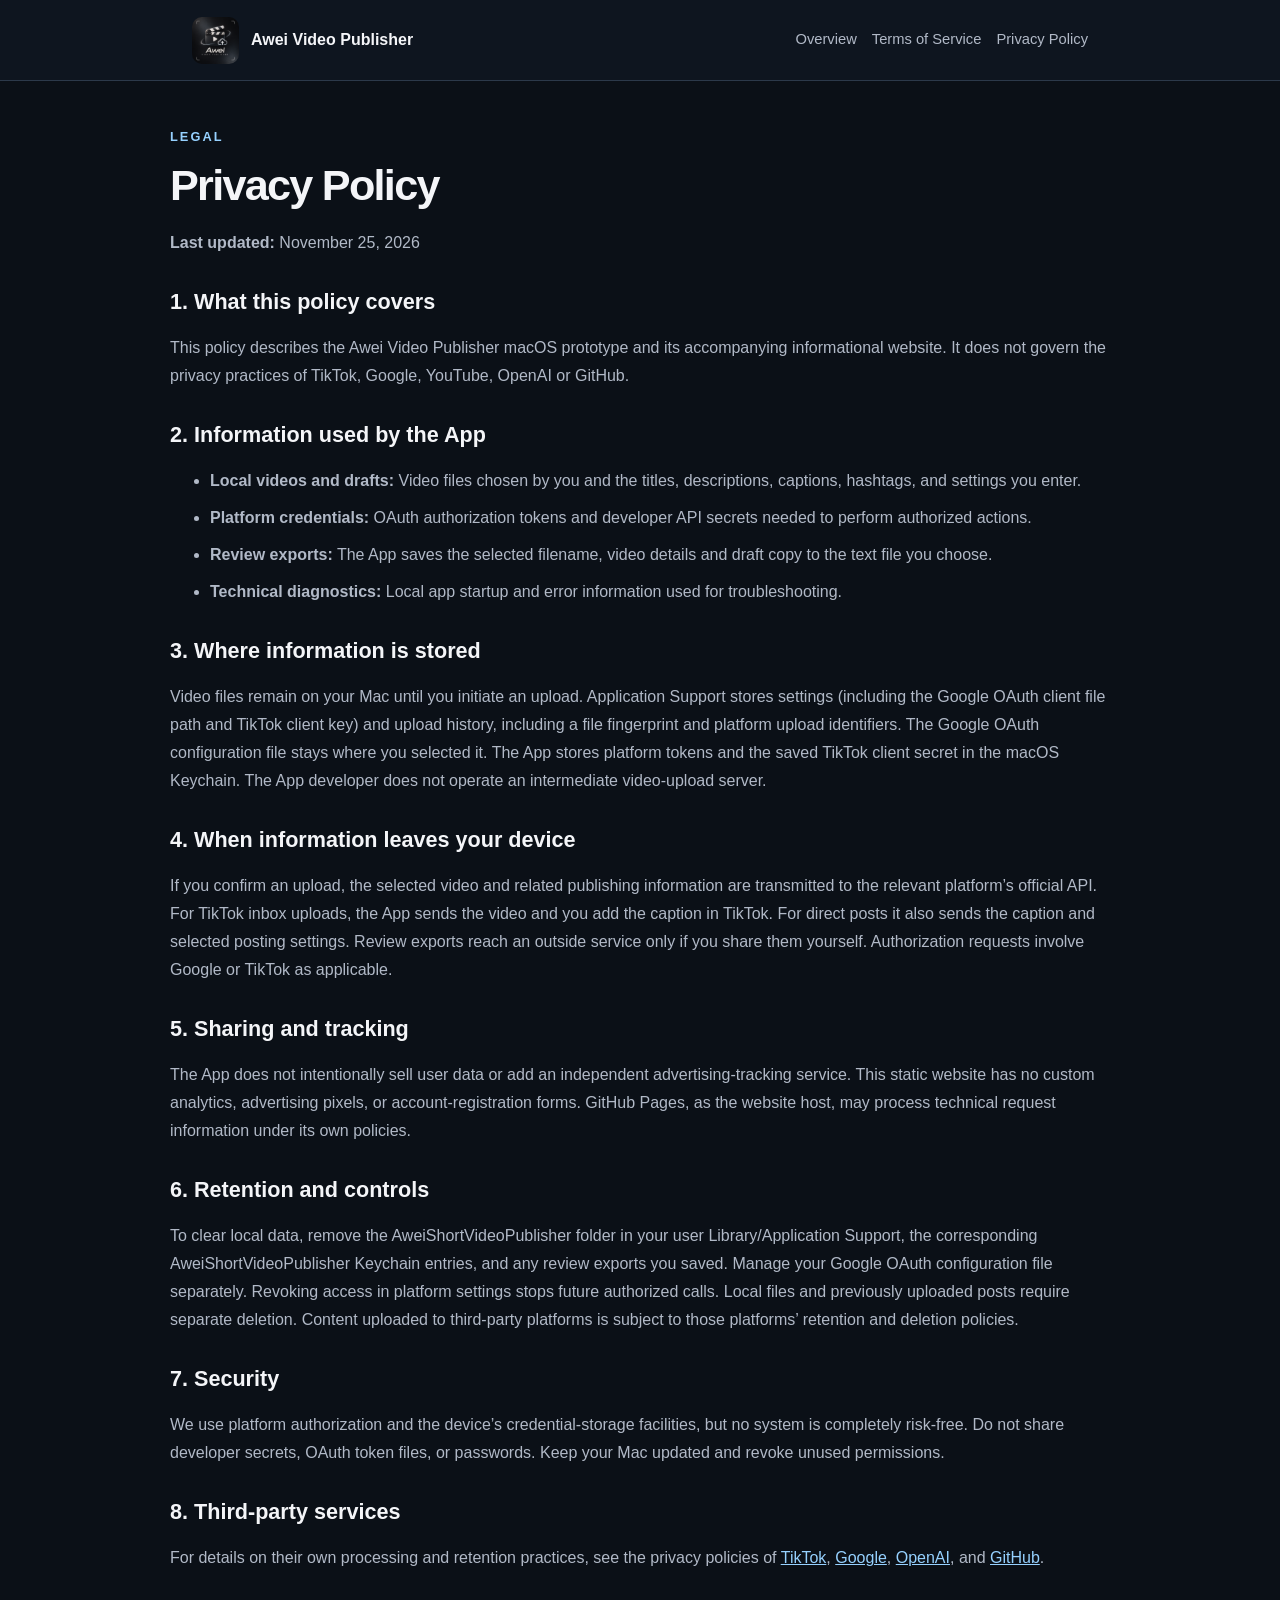
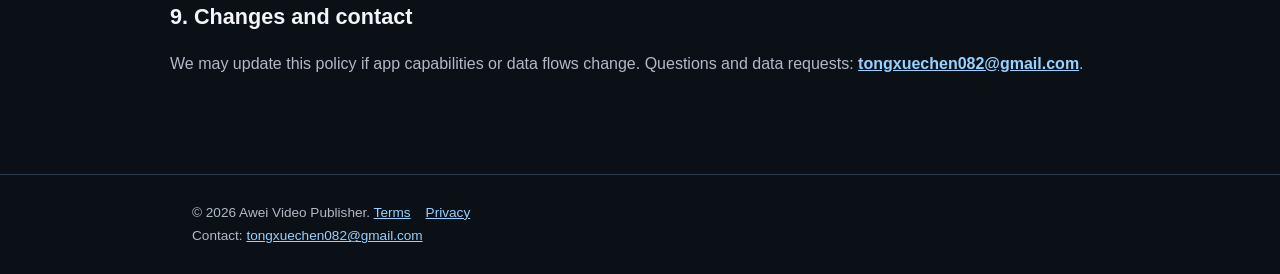
==== privacy.html @ 95f36ce0 "Add files via upload" ====
<!doctype html><html lang="en"><head><meta charset="utf-8"><meta name="viewport" content="width=device-width, initial-scale=1"><meta name="robots" content="index,follow"><title>Privacy Policy | Awei Video Publisher</title><link rel="icon" href="app-icon.png"><link rel="stylesheet" href="style.css"></head><body><header class="mast"><div class="wrap nav"><a class="brand" href="index.html"><img src="app-icon.png" alt="Awei Video Publisher icon"><span>Awei Video Publisher</span></a><nav class="links" aria-label="Main navigation"><a href="index.html">Overview</a><a href="terms.html">Terms of Service</a><a href="privacy.html">Privacy Policy</a></nav></div></header><main class="wrap legal"><div class="eyebrow">Legal</div><h1>Privacy Policy</h1><p><strong>Last updated:</strong> November 25, 2026</p><h2>1. What this policy covers</h2><p>This policy describes the Awei Video Publisher macOS prototype and its accompanying informational website. It does not govern the privacy practices of TikTok, Google, YouTube, OpenAI or GitHub.</p><h2>2. Information used by the App</h2><ul><li><strong>Local videos and drafts:</strong> Video files chosen by you and the titles, descriptions, captions, hashtags, and settings you enter.</li><li><strong>Platform credentials:</strong> OAuth authorization tokens and developer API secrets needed to perform authorized actions.</li><li><strong>Review exports:</strong> The App saves the selected filename, video details and draft copy to the text file you choose.</li><li><strong>Technical diagnostics:</strong> Local app startup and error information used for troubleshooting.</li></ul><h2>3. Where information is stored</h2><p>Video files remain on your Mac until you initiate an upload. Application Support stores settings (including the Google OAuth client file path and TikTok client key) and upload history, including a file fingerprint and platform upload identifiers. The Google OAuth configuration file stays where you selected it. The App stores platform tokens and the saved TikTok client secret in the macOS Keychain. The App developer does not operate an intermediate video-upload server.</p><h2>4. When information leaves your device</h2><p>If you confirm an upload, the selected video and related publishing information are transmitted to the relevant platform’s official API. For TikTok inbox uploads, the App sends the video and you add the caption in TikTok. For direct posts it also sends the caption and selected posting settings. Review exports reach an outside service only if you share them yourself. Authorization requests involve Google or TikTok as applicable.</p><h2>5. Sharing and tracking</h2><p>The App does not intentionally sell user data or add an independent advertising-tracking service. This static website has no custom analytics, advertising pixels, or account-registration forms. GitHub Pages, as the website host, may process technical request information under its own policies.</p><h2>6. Retention and controls</h2><p>To clear local data, remove the AweiShortVideoPublisher folder in your user Library/Application Support, the corresponding AweiShortVideoPublisher Keychain entries, and any review exports you saved. Manage your Google OAuth configuration file separately. Revoking access in platform settings stops future authorized calls. Local files and previously uploaded posts require separate deletion. Content uploaded to third-party platforms is subject to those platforms’ retention and deletion policies.</p><h2>7. Security</h2><p>We use platform authorization and the device’s credential-storage facilities, but no system is completely risk-free. Do not share developer secrets, OAuth token files, or passwords. Keep your Mac updated and revoke unused permissions.</p><h2>8. Third-party services</h2><p>For details on their own processing and retention practices, see the privacy policies of <a href="https://www.tiktok.com/legal/page/row/privacy-policy/en" rel="noopener noreferrer">TikTok</a>, <a href="https://policies.google.com/privacy" rel="noopener noreferrer">Google</a>, <a href="https://openai.com/policies/privacy-policy/" rel="noopener noreferrer">OpenAI</a>, and <a href="https://docs.github.com/en/site-policy/privacy-policies/github-general-privacy-statement" rel="noopener noreferrer">GitHub</a>.</p><h2>9. Changes and contact</h2><p>We may update this policy if app capabilities or data flows change. Questions and data requests: <strong><a href="mailto:tongxuechen082@gmail.com">tongxuechen082@gmail.com</a></strong>.</p></main><footer><div class="wrap">© 2026 Awei Video Publisher. <a href="terms.html">Terms</a><a href="privacy.html">Privacy</a><div>Contact: <a href="mailto:tongxuechen082@gmail.com">tongxuechen082@gmail.com</a></div></div></footer></body></html>
---- style.css ----
:root{color-scheme:dark;--bg:#0b1017;--panel:#131b25;--fg:#f4f5f8;--muted:#b1b9c7;--border:#2c394a;--accent:#96d1ff}
*{box-sizing:border-box}html{scroll-behavior:smooth}body{margin:0;background:var(--bg);color:var(--fg);font-family:-apple-system,BlinkMacSystemFont,"Segoe UI","Noto Sans TC",sans-serif;line-height:1.75}
a{color:var(--accent)}.wrap{max-width:940px;padding:0 22px;margin:0 auto}.mast{border-bottom:1px solid var(--border);background:#0e151f}.nav{min-height:80px;display:flex;justify-content:space-between;align-items:center;gap:24px;flex-wrap:wrap}.brand{display:flex;align-items:center;gap:12px;color:var(--fg);font-weight:750;text-decoration:none}.brand img{width:47px;height:47px;border-radius:10px}.links{display:flex;flex-wrap:wrap;gap:15px}.links a{text-decoration:none;color:var(--muted);font-size:.92rem}.links a:hover{color:white}.hero{padding:66px 0 32px}.eyebrow{color:var(--accent);font-weight:700;font-size:.8rem;letter-spacing:.16em;text-transform:uppercase}h1{font-size:clamp(2.1rem,5vw,3.4rem);line-height:1.17;letter-spacing:-.04em;margin:12px 0 18px}h2{font-size:1.35rem;margin-top:30px;line-height:1.35}h3{font-size:1.03rem}.lede{font-size:1.1rem;max-width:750px;color:var(--muted)}.note{margin:20px 0;padding:18px 20px;border:1px solid var(--border);background:#101a24;border-radius:14px}.note strong{color:#fff}.cards{display:grid;grid-template-columns:repeat(auto-fit,minmax(215px,1fr));gap:16px;margin:25px 0 45px}.card{border:1px solid var(--border);background:var(--panel);padding:23px;border-radius:16px}.card p,.legal p,.legal li{color:var(--muted)}.legal{padding:45px 0 80px}.legal h1{font-size:2.7rem}.legal li{margin:9px 0}footer{border-top:1px solid var(--border);padding:26px 0;color:var(--muted);font-size:.85rem}footer a{margin-right:15px}.warning{background:#2b261b;border:1px solid #82623b;border-radius:12px;padding:12px 16px;color:#ffe5b5}kbd{font-family:monospace;background:#222b37;border-radius:4px;padding:2px 5px}::selection{background:#244e6a;color:white}@media(max-width:600px){.nav{padding:14px 0}.hero{padding:44px 0 20px}}
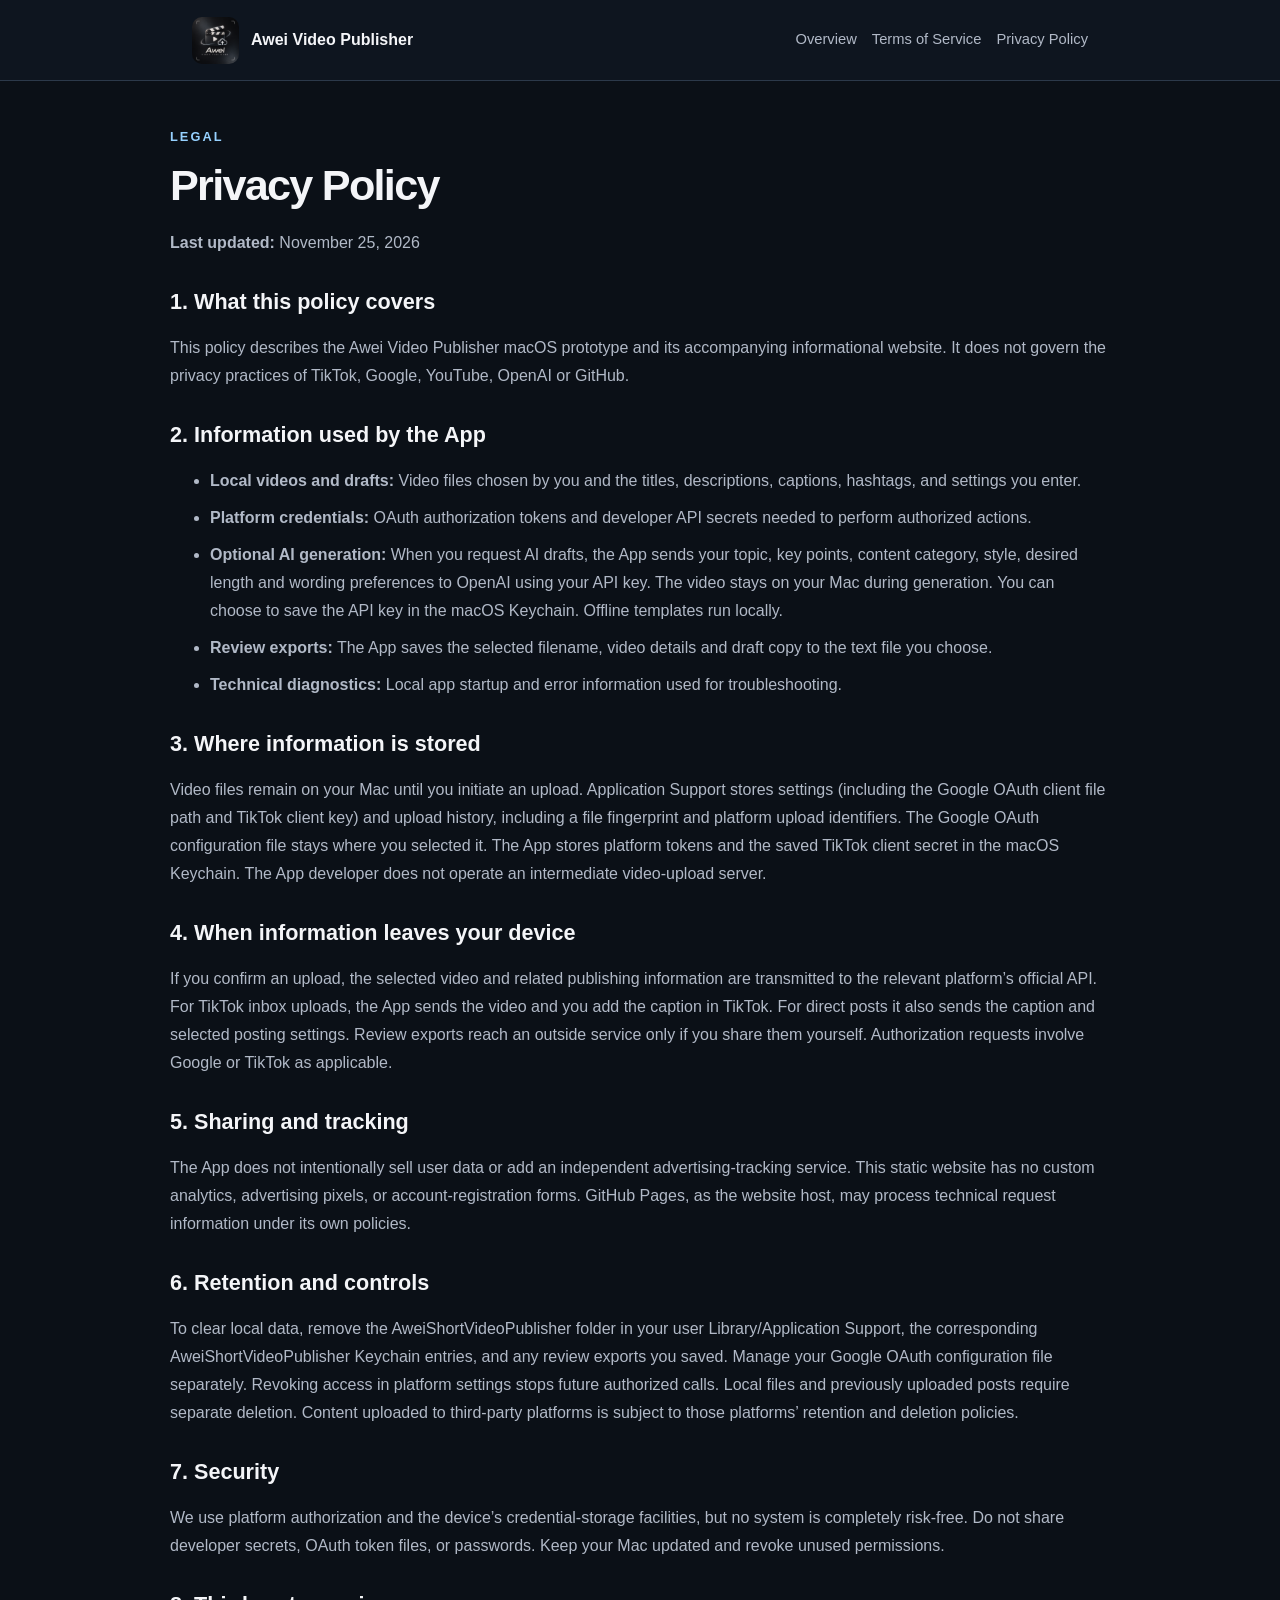
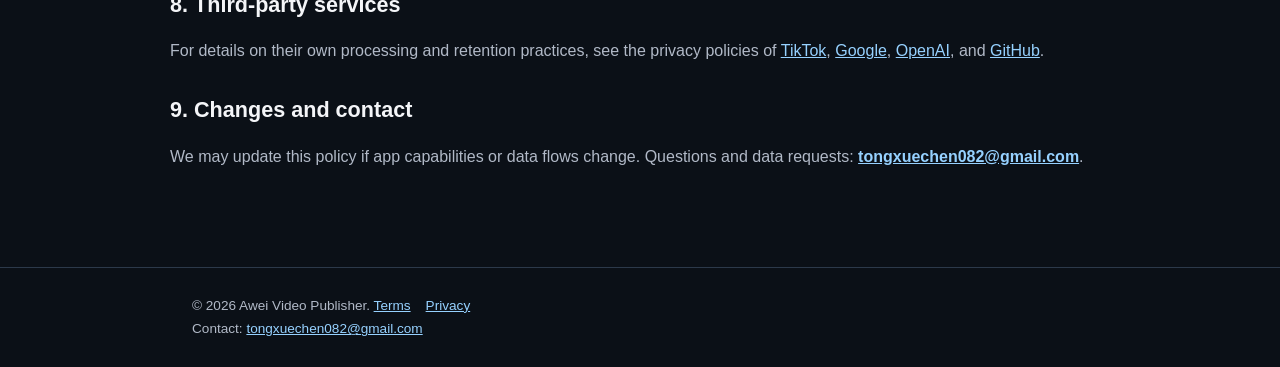
==== commit 8c491a59: "Update website and policies for version 0.3" ====
--- a/privacy.html
+++ b/privacy.html
@@ -1 +1 @@
-<!doctype html><html lang="en"><head><meta charset="utf-8"><meta name="viewport" content="width=device-width, initial-scale=1"><meta name="robots" content="index,follow"><title>Privacy Policy | Awei Video Publisher</title><link rel="icon" href="app-icon.png"><link rel="stylesheet" href="style.css"></head><body><header class="mast"><div class="wrap nav"><a class="brand" href="index.html"><img src="app-icon.png" alt="Awei Video Publisher icon"><span>Awei Video Publisher</span></a><nav class="links" aria-label="Main navigation"><a href="index.html">Overview</a><a href="terms.html">Terms of Service</a><a href="privacy.html">Privacy Policy</a></nav></div></header><main class="wrap legal"><div class="eyebrow">Legal</div><h1>Privacy Policy</h1><p><strong>Last updated:</strong> November 25, 2026</p><h2>1. What this policy covers</h2><p>This policy describes the Awei Video Publisher macOS prototype and its accompanying informational website. It does not govern the privacy practices of TikTok, Google, YouTube, OpenAI or GitHub.</p><h2>2. Information used by the App</h2><ul><li><strong>Local videos and drafts:</strong> Video files chosen by you and the titles, descriptions, captions, hashtags, and settings you enter.</li><li><strong>Platform credentials:</strong> OAuth authorization tokens and developer API secrets needed to perform authorized actions.</li><li><strong>Review exports:</strong> The App saves the selected filename, video details and draft copy to the text file you choose.</li><li><strong>Technical diagnostics:</strong> Local app startup and error information used for troubleshooting.</li></ul><h2>3. Where information is stored</h2><p>Video files remain on your Mac until you initiate an upload. Application Support stores settings (including the Google OAuth client file path and TikTok client key) and upload history, including a file fingerprint and platform upload identifiers. The Google OAuth configuration file stays where you selected it. The App stores platform tokens and the saved TikTok client secret in the macOS Keychain. The App developer does not operate an intermediate video-upload server.</p><h2>4. When information leaves your device</h2><p>If you confirm an upload, the selected video and related publishing information are transmitted to the relevant platform’s official API. For TikTok inbox uploads, the App sends the video and you add the caption in TikTok. For direct posts it also sends the caption and selected posting settings. Review exports reach an outside service only if you share them yourself. Authorization requests involve Google or TikTok as applicable.</p><h2>5. Sharing and tracking</h2><p>The App does not intentionally sell user data or add an independent advertising-tracking service. This static website has no custom analytics, advertising pixels, or account-registration forms. GitHub Pages, as the website host, may process technical request information under its own policies.</p><h2>6. Retention and controls</h2><p>To clear local data, remove the AweiShortVideoPublisher folder in your user Library/Application Support, the corresponding AweiShortVideoPublisher Keychain entries, and any review exports you saved. Manage your Google OAuth configuration file separately. Revoking access in platform settings stops future authorized calls. Local files and previously uploaded posts require separate deletion. Content uploaded to third-party platforms is subject to those platforms’ retention and deletion policies.</p><h2>7. Security</h2><p>We use platform authorization and the device’s credential-storage facilities, but no system is completely risk-free. Do not share developer secrets, OAuth token files, or passwords. Keep your Mac updated and revoke unused permissions.</p><h2>8. Third-party services</h2><p>For details on their own processing and retention practices, see the privacy policies of <a href="https://www.tiktok.com/legal/page/row/privacy-policy/en" rel="noopener noreferrer">TikTok</a>, <a href="https://policies.google.com/privacy" rel="noopener noreferrer">Google</a>, <a href="https://openai.com/policies/privacy-policy/" rel="noopener noreferrer">OpenAI</a>, and <a href="https://docs.github.com/en/site-policy/privacy-policies/github-general-privacy-statement" rel="noopener noreferrer">GitHub</a>.</p><h2>9. Changes and contact</h2><p>We may update this policy if app capabilities or data flows change. Questions and data requests: <strong><a href="mailto:tongxuechen082@gmail.com">tongxuechen082@gmail.com</a></strong>.</p></main><footer><div class="wrap">© 2026 Awei Video Publisher. <a href="terms.html">Terms</a><a href="privacy.html">Privacy</a><div>Contact: <a href="mailto:tongxuechen082@gmail.com">tongxuechen082@gmail.com</a></div></div></footer></body></html>+<!doctype html><html lang="en"><head><meta charset="utf-8"><meta name="viewport" content="width=device-width, initial-scale=1"><meta name="robots" content="index,follow"><title>Privacy Policy | Awei Video Publisher</title><link rel="icon" href="app-icon.png"><link rel="stylesheet" href="style.css"></head><body><header class="mast"><div class="wrap nav"><a class="brand" href="index.html"><img src="app-icon.png" alt="Awei Video Publisher icon"><span>Awei Video Publisher</span></a><nav class="links" aria-label="Main navigation"><a href="index.html">Overview</a><a href="terms.html">Terms of Service</a><a href="privacy.html">Privacy Policy</a></nav></div></header><main class="wrap legal"><div class="eyebrow">Legal</div><h1>Privacy Policy</h1><p><strong>Last updated:</strong> November 25, 2026</p><h2>1. What this policy covers</h2><p>This policy describes the Awei Video Publisher macOS prototype and its accompanying informational website. It does not govern the privacy practices of TikTok, Google, YouTube, OpenAI or GitHub.</p><h2>2. Information used by the App</h2><ul><li><strong>Local videos and drafts:</strong> Video files chosen by you and the titles, descriptions, captions, hashtags, and settings you enter.</li><li><strong>Platform credentials:</strong> OAuth authorization tokens and developer API secrets needed to perform authorized actions.</li><li><strong>Optional AI generation:</strong> When you request AI drafts, the App sends your topic, key points, content category, style, desired length and wording preferences to OpenAI using your API key. The video stays on your Mac during generation. You can choose to save the API key in the macOS Keychain. Offline templates run locally.</li><li><strong>Review exports:</strong> The App saves the selected filename, video details and draft copy to the text file you choose.</li><li><strong>Technical diagnostics:</strong> Local app startup and error information used for troubleshooting.</li></ul><h2>3. Where information is stored</h2><p>Video files remain on your Mac until you initiate an upload. Application Support stores settings (including the Google OAuth client file path and TikTok client key) and upload history, including a file fingerprint and platform upload identifiers. The Google OAuth configuration file stays where you selected it. The App stores platform tokens and the saved TikTok client secret in the macOS Keychain. The App developer does not operate an intermediate video-upload server.</p><h2>4. When information leaves your device</h2><p>If you confirm an upload, the selected video and related publishing information are transmitted to the relevant platform’s official API. For TikTok inbox uploads, the App sends the video and you add the caption in TikTok. For direct posts it also sends the caption and selected posting settings. Review exports reach an outside service only if you share them yourself. Authorization requests involve Google or TikTok as applicable.</p><h2>5. Sharing and tracking</h2><p>The App does not intentionally sell user data or add an independent advertising-tracking service. This static website has no custom analytics, advertising pixels, or account-registration forms. GitHub Pages, as the website host, may process technical request information under its own policies.</p><h2>6. Retention and controls</h2><p>To clear local data, remove the AweiShortVideoPublisher folder in your user Library/Application Support, the corresponding AweiShortVideoPublisher Keychain entries, and any review exports you saved. Manage your Google OAuth configuration file separately. Revoking access in platform settings stops future authorized calls. Local files and previously uploaded posts require separate deletion. Content uploaded to third-party platforms is subject to those platforms’ retention and deletion policies.</p><h2>7. Security</h2><p>We use platform authorization and the device’s credential-storage facilities, but no system is completely risk-free. Do not share developer secrets, OAuth token files, or passwords. Keep your Mac updated and revoke unused permissions.</p><h2>8. Third-party services</h2><p>For details on their own processing and retention practices, see the privacy policies of <a href="https://www.tiktok.com/legal/page/row/privacy-policy/en" rel="noopener noreferrer">TikTok</a>, <a href="https://policies.google.com/privacy" rel="noopener noreferrer">Google</a>, <a href="https://openai.com/policies/privacy-policy/" rel="noopener noreferrer">OpenAI</a>, and <a href="https://docs.github.com/en/site-policy/privacy-policies/github-general-privacy-statement" rel="noopener noreferrer">GitHub</a>.</p><h2>9. Changes and contact</h2><p>We may update this policy if app capabilities or data flows change. Questions and data requests: <strong><a href="mailto:tongxuechen082@gmail.com">tongxuechen082@gmail.com</a></strong>.</p></main><footer><div class="wrap">© 2026 Awei Video Publisher. <a href="terms.html">Terms</a><a href="privacy.html">Privacy</a><div>Contact: <a href="mailto:tongxuechen082@gmail.com">tongxuechen082@gmail.com</a></div></div></footer></body></html>
